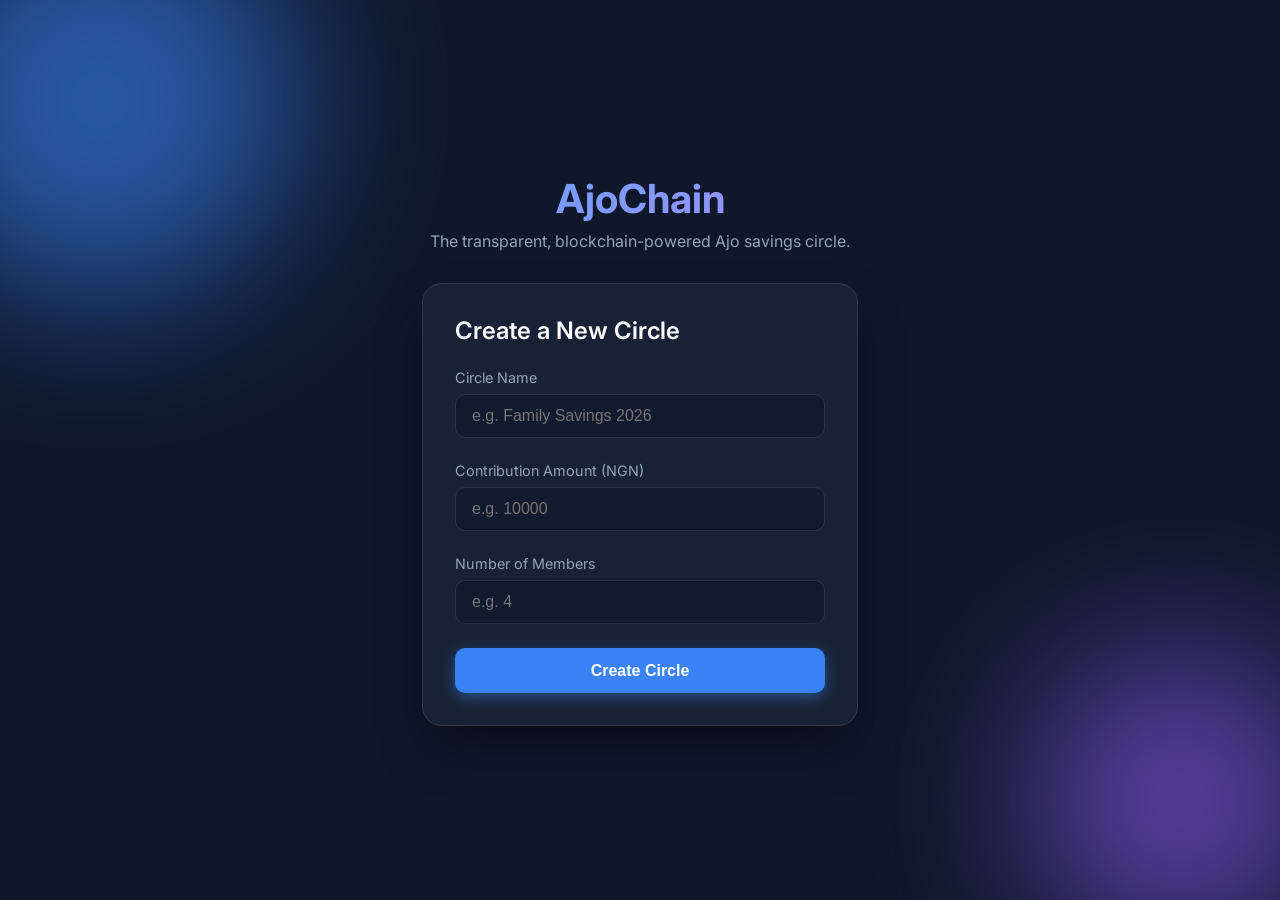
==== templates/index.html @ 65511576 "Implement basic FastAPI setup, database, BMONI wrappers, and Create/Join Circle flow" ====
<!DOCTYPE html>
<html lang="en">
<head>
    <meta charset="UTF-8">
    <meta name="viewport" content="width=device-width, initial-scale=1.0">
    <title>AjoChain | Digitize Savings Circles</title>
    <link href="https://fonts.googleapis.com/css2?family=Inter:wght@400;500;600;700&display=swap" rel="stylesheet">
    <link rel="stylesheet" href="/static/style.css">
</head>
<body>
    <div class="background-effects">
        <div class="glow-orb orb-1"></div>
        <div class="glow-orb orb-2"></div>
    </div>

    <div class="container">
        <header class="hero">
            <h1>AjoChain</h1>
            <p>The transparent, blockchain-powered Ajo savings circle.</p>
        </header>

        <main class="glass-panel">
            <h2>Create a New Circle</h2>
            <form id="create-circle-form">
                <div class="input-group">
                    <label for="name">Circle Name</label>
                    <input type="text" id="name" name="name" placeholder="e.g. Family Savings 2026" required>
                </div>
                
                <div class="input-group">
                    <label for="amount">Contribution Amount (NGN)</label>
                    <input type="number" id="amount" name="amount" placeholder="e.g. 10000" min="1000" required>
                </div>
                
                <div class="input-group">
                    <label for="members">Number of Members</label>
                    <input type="number" id="members" name="members" placeholder="e.g. 4" min="2" max="12" required>
                </div>

                <button type="submit" class="btn-primary" id="submit-btn">Create Circle</button>
            </form>

            <div id="result-container" class="hidden">
                <h3>Circle Created Successfully!</h3>
                <p>Share this invite link with your members:</p>
                <div class="invite-link-box">
                    <input type="text" id="invite-link" readonly>
                    <button id="copy-btn" class="btn-secondary">Copy</button>
                </div>
            </div>
        </main>
    </div>

    <script src="/static/app.js"></script>
</body>
</html>
---- static/style.css ----
:root {
    --bg-dark: #0f172a;
    --panel-bg: rgba(30, 41, 59, 0.7);
    --panel-border: rgba(255, 255, 255, 0.1);
    --primary: #3b82f6;
    --primary-hover: #60a5fa;
    --text-main: #f8fafc;
    --text-muted: #94a3b8;
    --accent-glow: rgba(59, 130, 246, 0.5);
}

* {
    box-sizing: border-box;
    margin: 0;
    padding: 0;
}

body {
    font-family: 'Inter', sans-serif;
    background-color: var(--bg-dark);
    color: var(--text-main);
    min-height: 100vh;
    display: flex;
    justify-content: center;
    align-items: center;
    position: relative;
    overflow-x: hidden;
}

.background-effects {
    position: absolute;
    top: 0; left: 0; right: 0; bottom: 0;
    z-index: -1;
    overflow: hidden;
}

.glow-orb {
    position: absolute;
    border-radius: 50%;
    filter: blur(80px);
    opacity: 0.6;
}

.orb-1 {
    width: 400px;
    height: 400px;
    background: #3b82f6;
    top: -100px;
    left: -100px;
    animation: float 8s infinite alternate ease-in-out;
}

.orb-2 {
    width: 300px;
    height: 300px;
    background: #8b5cf6;
    bottom: -50px;
    right: -50px;
    animation: float 12s infinite alternate-reverse ease-in-out;
}

@keyframes float {
    0% { transform: translateY(0px) scale(1); }
    100% { transform: translateY(30px) scale(1.1); }
}

.container {
    width: 100%;
    max-width: 500px;
    padding: 2rem;
    z-index: 1;
}

.hero {
    text-align: center;
    margin-bottom: 2rem;
}

.hero h1 {
    font-size: 2.5rem;
    font-weight: 700;
    background: linear-gradient(135deg, #60a5fa, #a78bfa);
    -webkit-background-clip: text;
    -webkit-text-fill-color: transparent;
    margin-bottom: 0.5rem;
}

.hero p {
    color: var(--text-muted);
}

.glass-panel {
    background: var(--panel-bg);
    backdrop-filter: blur(16px);
    -webkit-backdrop-filter: blur(16px);
    border: 1px solid var(--panel-border);
    border-radius: 20px;
    padding: 2rem;
    box-shadow: 0 25px 50px -12px rgba(0, 0, 0, 0.5);
    transition: transform 0.3s ease;
}

.glass-panel:hover {
    transform: translateY(-5px);
}

.glass-panel h2 {
    font-size: 1.5rem;
    margin-bottom: 1.5rem;
    font-weight: 600;
}

.input-group {
    margin-bottom: 1.5rem;
}

.input-group label {
    display: block;
    margin-bottom: 0.5rem;
    font-size: 0.9rem;
    color: var(--text-muted);
}

.input-group input {
    width: 100%;
    padding: 0.75rem 1rem;
    background: rgba(15, 23, 42, 0.6);
    border: 1px solid var(--panel-border);
    border-radius: 10px;
    color: var(--text-main);
    font-size: 1rem;
    transition: all 0.3s ease;
}

.input-group input:focus {
    outline: none;
    border-color: var(--primary);
    box-shadow: 0 0 10px var(--accent-glow);
}

.btn-primary, .btn-secondary {
    display: inline-block;
    width: 100%;
    padding: 0.85rem;
    border: none;
    border-radius: 10px;
    font-size: 1rem;
    font-weight: 600;
    cursor: pointer;
    transition: all 0.3s ease;
}

.btn-primary {
    background: var(--primary);
    color: #fff;
    box-shadow: 0 4px 14px var(--accent-glow);
}

.btn-primary:hover {
    background: var(--primary-hover);
    transform: translateY(-2px);
    box-shadow: 0 6px 20px var(--accent-glow);
}

.btn-secondary {
    background: rgba(255, 255, 255, 0.1);
    color: var(--text-main);
    width: auto;
    padding: 0.75rem 1.5rem;
}

.btn-secondary:hover {
    background: rgba(255, 255, 255, 0.2);
}

.hidden {
    display: none !important;
}

#result-container {
    margin-top: 2rem;
    padding-top: 2rem;
    border-top: 1px solid var(--panel-border);
    text-align: center;
    animation: fadeIn 0.5s ease forwards;
}

@keyframes fadeIn {
    from { opacity: 0; transform: translateY(10px); }
    to { opacity: 1; transform: translateY(0); }
}

#result-container h3 {
    color: #34d399;
    margin-bottom: 0.5rem;
}

.invite-link-box {
    display: flex;
    gap: 0.5rem;
    margin-top: 1rem;
}

.invite-link-box input {
    flex: 1;
    padding: 0.75rem;
    background: rgba(0,0,0,0.3);
    border: 1px solid var(--panel-border);
    border-radius: 8px;
    color: var(--text-main);
}
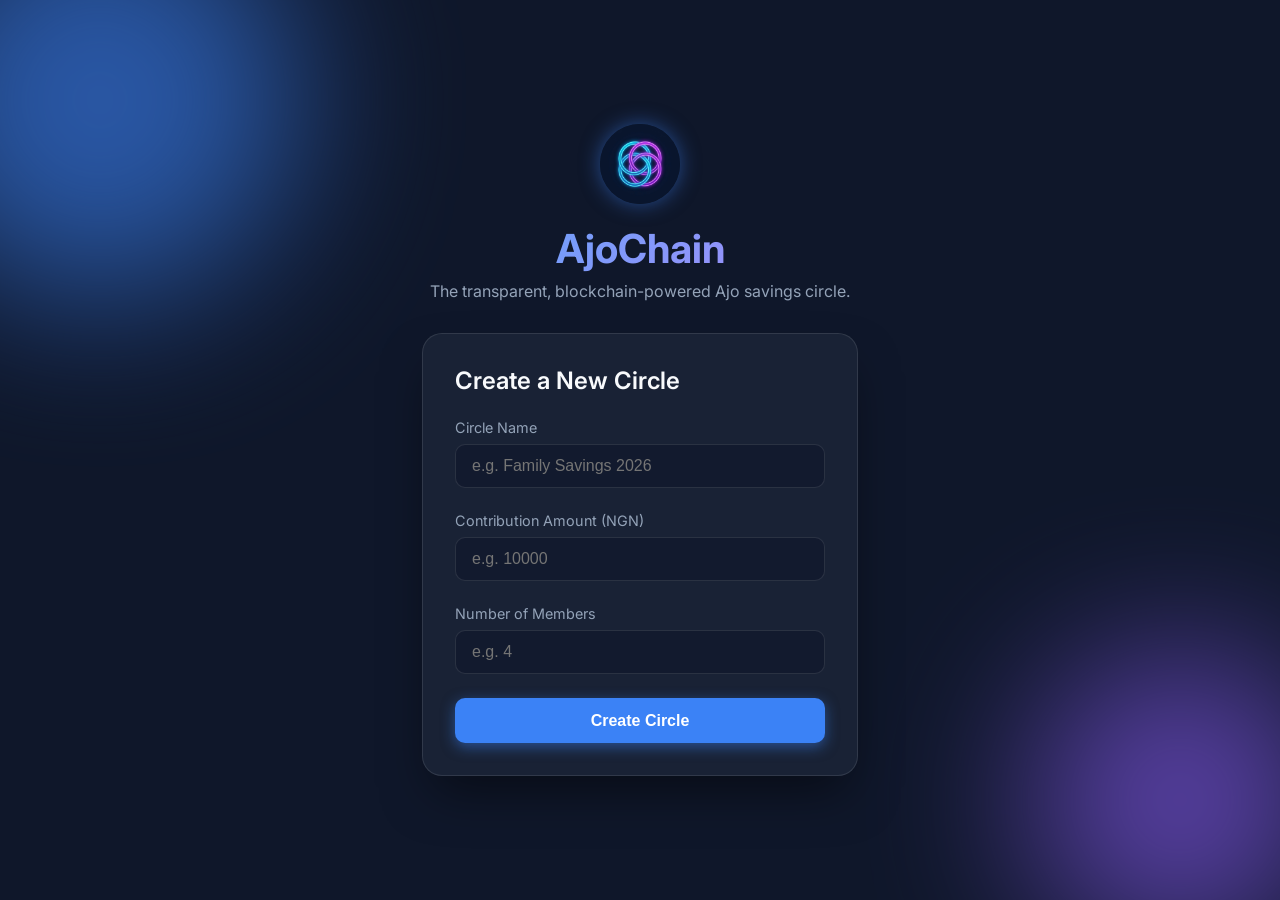
==== commit a66b0807: "Add AjoChain logo to all pages, fix dropdown UI, and implement automated payout logic (Step 7 & 8)" ====
--- a/templates/index.html
+++ b/templates/index.html
@@ -15,6 +15,7 @@
 
     <div class="container">
         <header class="hero">
+            <img src="/static/logo.png" alt="AjoChain Logo" style="width: 80px; height: 80px; margin-bottom: 1rem; border-radius: 50%; box-shadow: 0 0 20px rgba(59, 130, 246, 0.5);">
             <h1>AjoChain</h1>
             <p>The transparent, blockchain-powered Ajo savings circle.</p>
         </header>
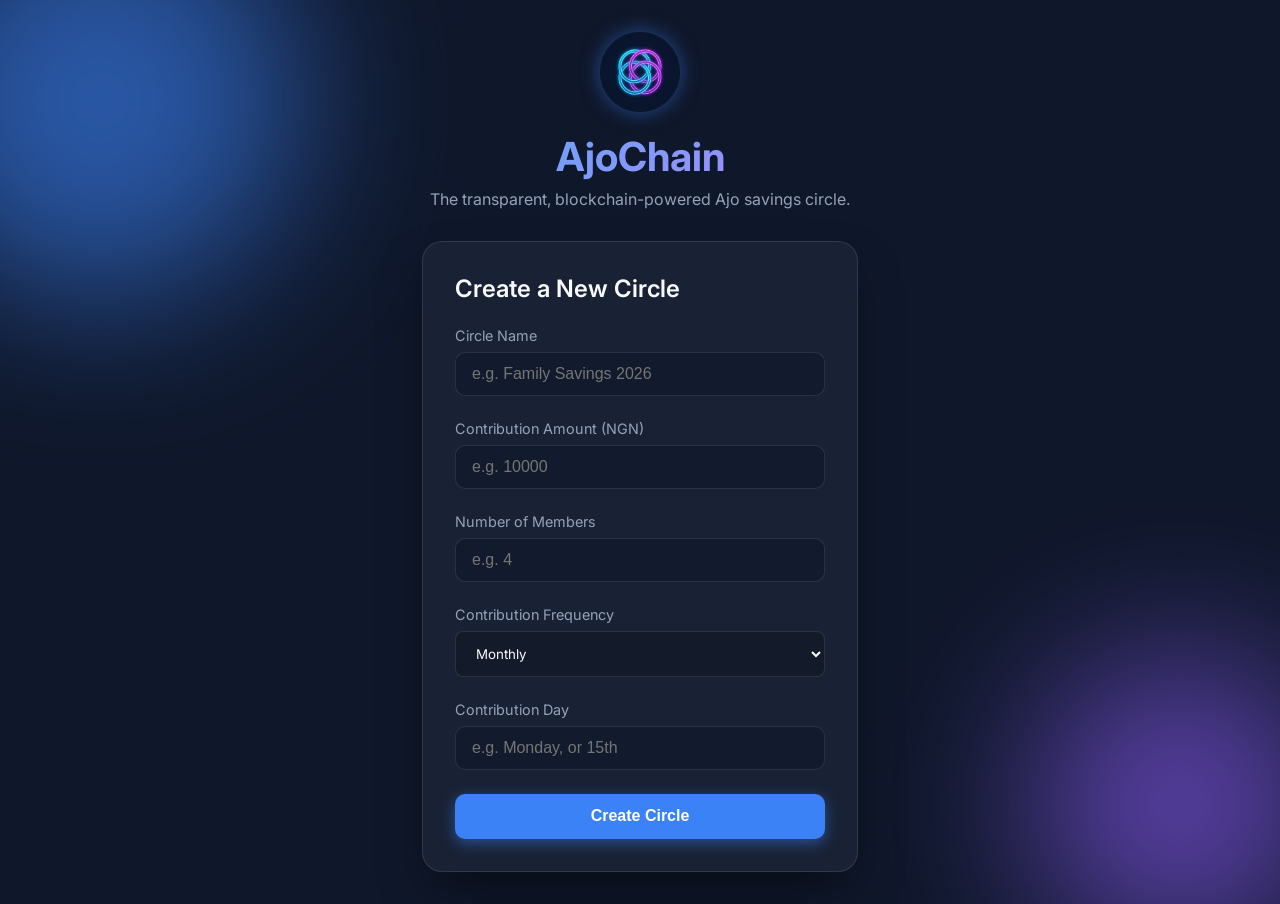
==== commit 7bfd9e2f: "feat: add contribution frequency and day to circles" ====
--- a/templates/index.html
+++ b/templates/index.html
@@ -38,6 +38,21 @@
                     <input type="number" id="members" name="members" placeholder="e.g. 4" min="2" max="12" required>
                 </div>
 
+                <div class="input-group">
+                    <label for="frequency">Contribution Frequency</label>
+                    <select id="frequency" name="frequency" required style="width: 100%; padding: 0.8rem 1rem; background: rgba(0, 0, 0, 0.2); border: 1px solid var(--panel-border); border-radius: 8px; color: var(--text-main); font-family: 'Inter', sans-serif;">
+                        <option value="Daily">Daily</option>
+                        <option value="Weekly">Weekly</option>
+                        <option value="Bi-weekly">Bi-weekly</option>
+                        <option value="Monthly" selected>Monthly</option>
+                    </select>
+                </div>
+
+                <div class="input-group">
+                    <label for="contribution_day">Contribution Day</label>
+                    <input type="text" id="contribution_day" name="contribution_day" placeholder="e.g. Monday, or 15th" required>
+                </div>
+
                 <button type="submit" class="btn-primary" id="submit-btn">Create Circle</button>
             </form>
 
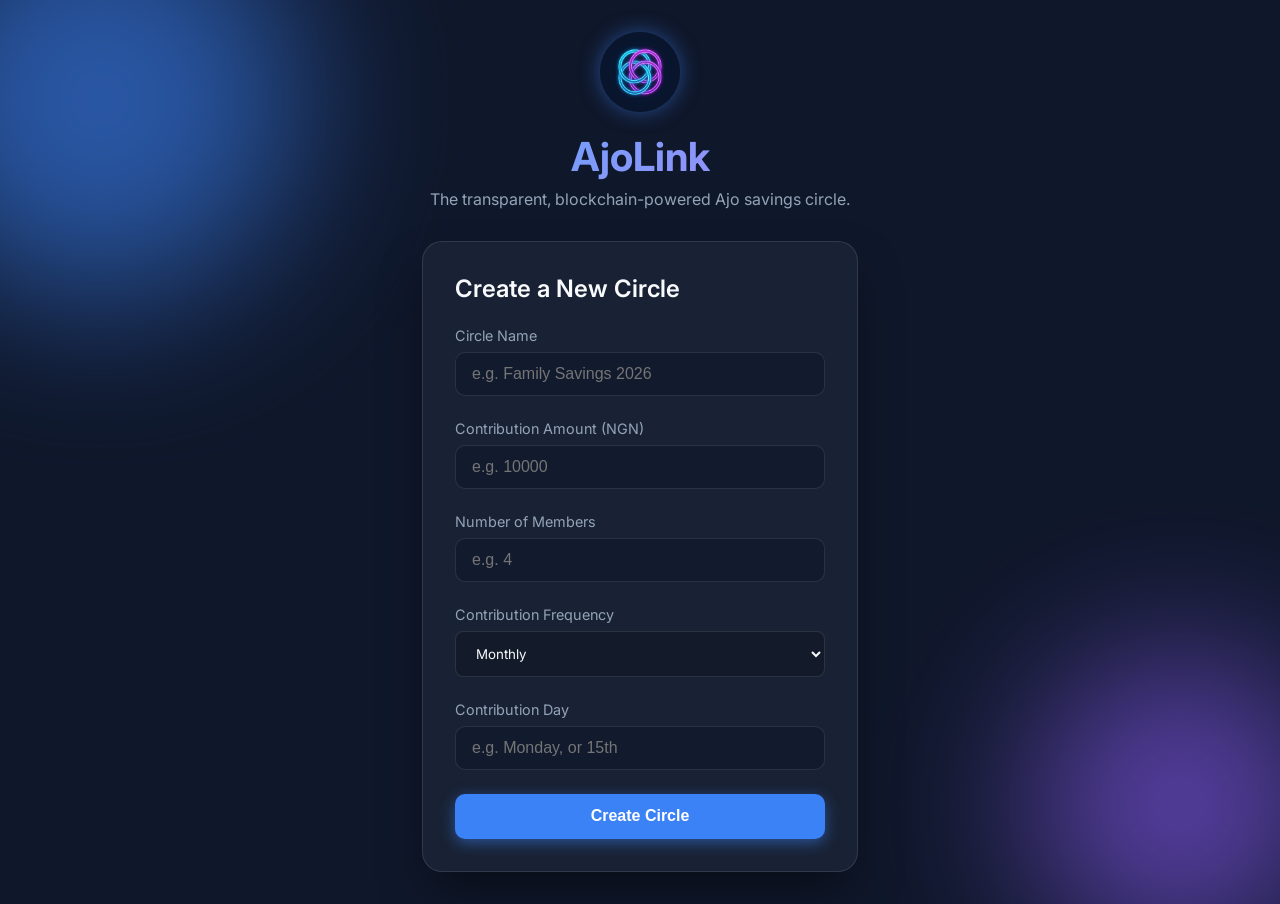
==== commit 25896890: "chore: rebrand app name from AjoChain to AjoLink across UI and source files" ====
--- a/templates/index.html
+++ b/templates/index.html
@@ -3,7 +3,7 @@
 <head>
     <meta charset="UTF-8">
     <meta name="viewport" content="width=device-width, initial-scale=1.0">
-    <title>AjoChain | Digitize Savings Circles</title>
+    <title>AjoLink | Digitize Savings Circles</title>
     <link href="https://fonts.googleapis.com/css2?family=Inter:wght@400;500;600;700&display=swap" rel="stylesheet">
     <link rel="stylesheet" href="/static/style.css">
 </head>
@@ -15,8 +15,8 @@
 
     <div class="container">
         <header class="hero">
-            <img src="/static/logo.png" alt="AjoChain Logo" style="width: 80px; height: 80px; margin-bottom: 1rem; border-radius: 50%; box-shadow: 0 0 20px rgba(59, 130, 246, 0.5);">
-            <h1>AjoChain</h1>
+            <img src="/static/logo.png" alt="AjoLink Logo" style="width: 80px; height: 80px; margin-bottom: 1rem; border-radius: 50%; box-shadow: 0 0 20px rgba(59, 130, 246, 0.5);">
+            <h1>AjoLink</h1>
             <p>The transparent, blockchain-powered Ajo savings circle.</p>
         </header>
 
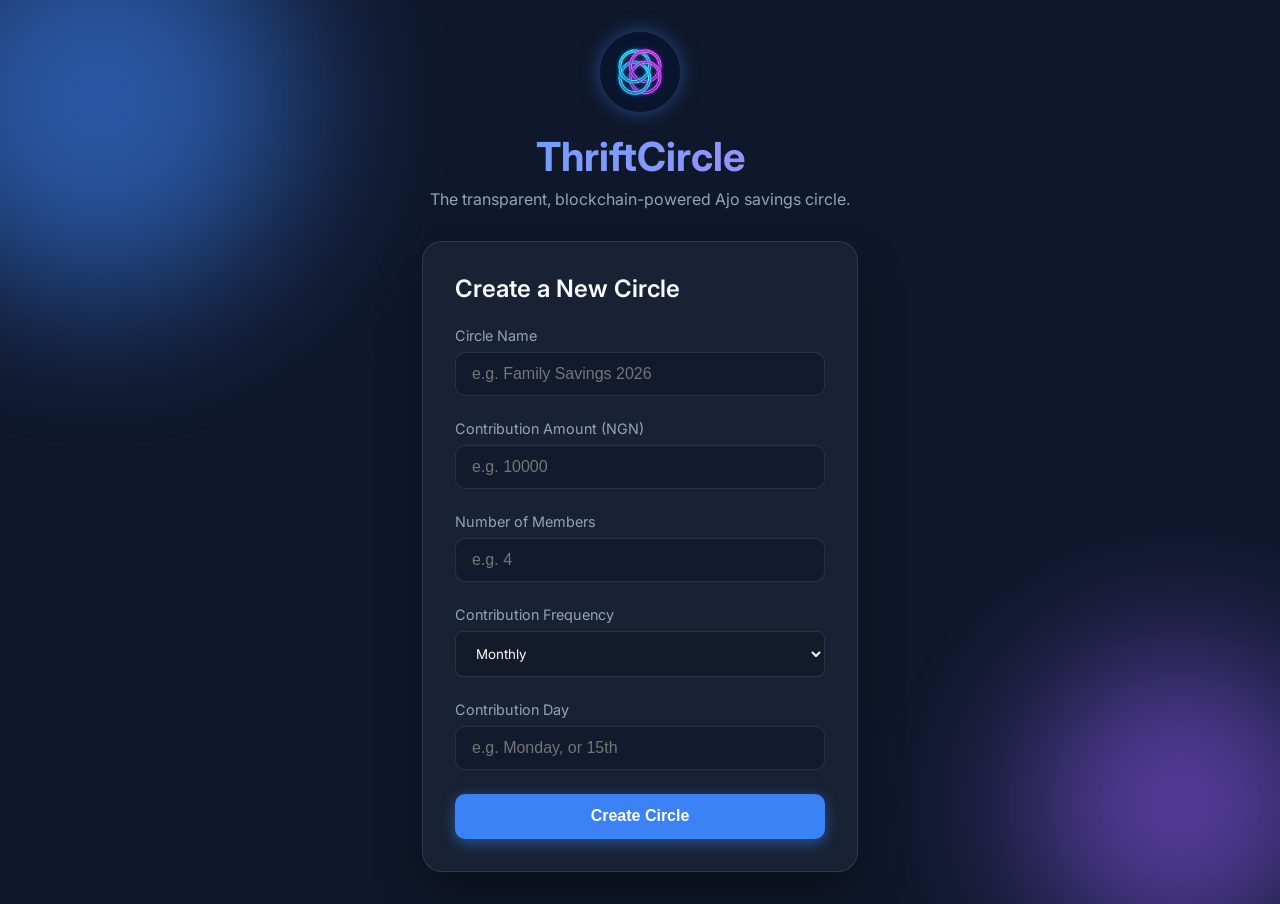
==== commit ce57d79a: "chore: rebrand app name from AjoLink to ThriftCircle" ====
--- a/templates/index.html
+++ b/templates/index.html
@@ -3,7 +3,7 @@
 <head>
     <meta charset="UTF-8">
     <meta name="viewport" content="width=device-width, initial-scale=1.0">
-    <title>AjoLink | Digitize Savings Circles</title>
+    <title>ThriftCircle | Digitize Savings Circles</title>
     <link href="https://fonts.googleapis.com/css2?family=Inter:wght@400;500;600;700&display=swap" rel="stylesheet">
     <link rel="stylesheet" href="/static/style.css">
 </head>
@@ -15,8 +15,8 @@
 
     <div class="container">
         <header class="hero">
-            <img src="/static/logo.png" alt="AjoLink Logo" style="width: 80px; height: 80px; margin-bottom: 1rem; border-radius: 50%; box-shadow: 0 0 20px rgba(59, 130, 246, 0.5);">
-            <h1>AjoLink</h1>
+            <img src="/static/logo.png" alt="ThriftCircle Logo" style="width: 80px; height: 80px; margin-bottom: 1rem; border-radius: 50%; box-shadow: 0 0 20px rgba(59, 130, 246, 0.5);">
+            <h1>ThriftCircle</h1>
             <p>The transparent, blockchain-powered Ajo savings circle.</p>
         </header>
 
